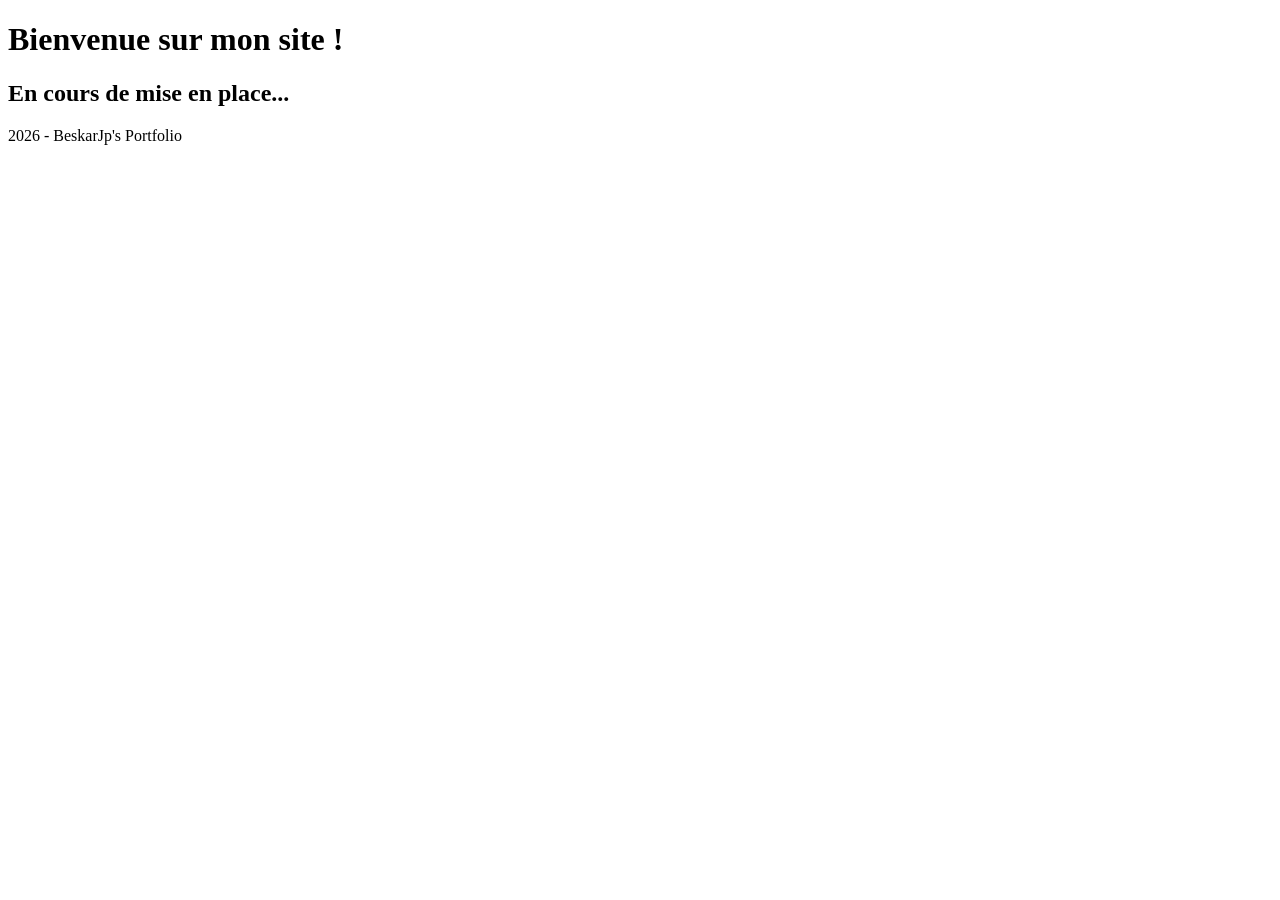
==== portfolio/index.html @ 19ec3311 "[L.JU] [main]Style: Move 'index.html' to portfolio folder" ====
<!DOCTYPE html>
<html lang="fr">

<head>
<meta charset="UTF-8">
<meta name="viewport" content="width=device-width, initial-scale=1.0">
<title>My-Portfolio - BeskarJp</title>
</head>

<body>

<header>
<h1> Bienvenue sur mon site !</h1>
</header>

<main>
<section>
<h2>En cours de mise en place...</h2>
</section>
</main>

<footer>
<p>2026 - BeskarJp's Portfolio</p>
</footer>

</body>

</html>
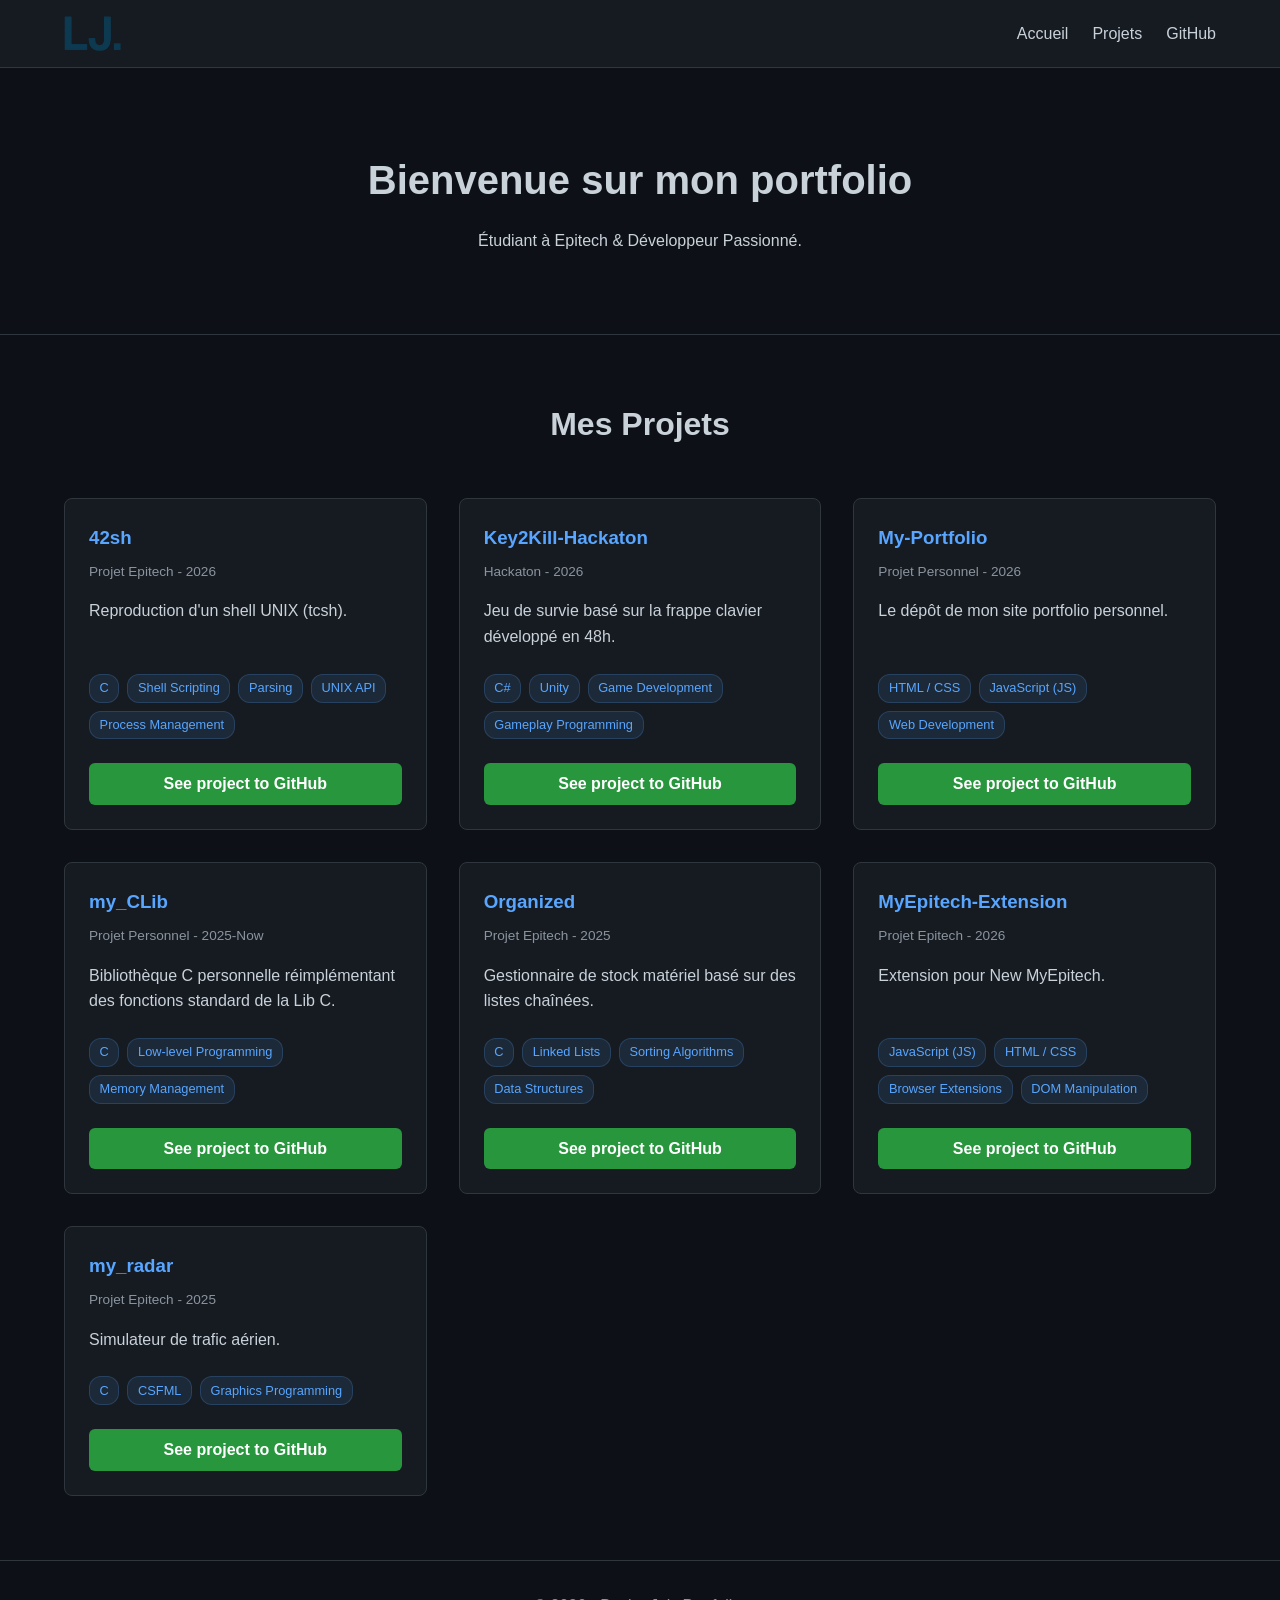
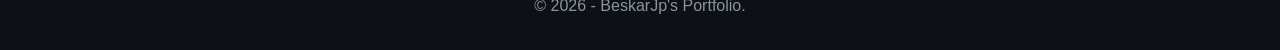
==== commit ac0354c5: "[L.JU] [main]Feat: Add projects' cards to 'index.html'" ====
--- a/portfolio/index.html
+++ b/portfolio/index.html
@@ -1,28 +1,50 @@
 <!DOCTYPE html>
+
 <html lang="fr">
 
 <head>
-<meta charset="UTF-8">
-<meta name="viewport" content="width=device-width, initial-scale=1.0">
-<title>My-Portfolio - BeskarJp</title>
+    <meta charset="UTF-8">
+    <meta name="viewport" content="width=device-width, initial-scale=1.0">
+    <title>My-Portfolio - BeskarJp</title>
+    
+    <link rel="stylesheet" href="css/variables.css">
+    <link rel="stylesheet" href="css/base.css">
+    <link rel="stylesheet" href="css/components.css">
 </head>
 
 <body>
 
-<header>
-<h1> Bienvenue sur mon site !</h1>
-</header>
+    <header>
+        <nav>
+            <div class="logo">
+                <img src="assets/images/icons/My-Portfolio-logo.png" alt="Logo BeskarJp">
+            </div>
+            <ul class="nav-links">
+                <li> <a href="#about.html">Accueil</a> </li>
+                <li> <a href="#projects.html">Projets</a> </li>
+                <li> <a href="https://github.com/BeskarJp" target="_blank" rel="noopener noreferrer">GitHub</a> </li>
+            </ul>
+        </nav>
+    </header>
 
-<main>
-<section>
-<h2>En cours de mise en place...</h2>
-</section>
-</main>
+    <main>
+        <section id="about" class="hero">
+            <h1>Bienvenue sur mon portfolio</h1>
+            <p>Étudiant à Epitech & Développeur Passionné.</p>
+        </section>
 
-<footer>
-<p>2026 - BeskarJp's Portfolio</p>
-</footer>
+        <section id="projects" class="projects-section">
+            <h2>Mes Projets</h2>
+            <div id="projects-grid" class="grid">
+                </div>
+        </section>
+    </main>
 
+    <footer>
+        <p>© 2026 - BeskarJp's Portfolio.</p>
+    </footer>
+
+    <script src="js/projects.js"></script>
 </body>
 
 </html>
--- a/portfolio/css/variables.css
+++ b/portfolio/css/variables.css
@@ -0,0 +1,8 @@
+:root {
+    --bg-color: #0d1117;
+    --card-bg: #161b22;
+    --text-main: #c9d1d9;
+    --text-muted: #8b949e;
+    --accent: #58a6ff;
+    --border: #30363d;
+}
--- a/portfolio/css/base.css
+++ b/portfolio/css/base.css
@@ -0,0 +1,82 @@
+* {
+    margin: 0;
+    padding: 0;
+    box-sizing: border-box;
+    font-family: 'Segoe UI', Tahoma, Geneva, Verdana, sans-serif;
+}
+
+body {
+    background-color: var(--bg-color);
+    color: var(--text-main);
+    line-height: 1.6;
+}
+
+header {
+    background-color: var(--card-bg);
+    border-bottom: 1px solid var(--border);
+    padding: 1rem 5%;
+    position: sticky;
+    top: 0;
+    z-index: 100;
+}
+
+nav {
+    display: flex;
+    justify-content: space-between;
+    align-items: center;
+}
+
+.logo {
+    display: flex;
+    align-items: center;
+}
+
+.logo img {
+    height: 35px;
+    width: auto;
+    object-fit: contain;
+}
+
+.nav-links {
+    list-style: none;
+    display: flex;
+    gap: 1.5rem;
+}
+
+.nav-links a {
+    color: var(--text-main);
+    text-decoration: none;
+    transition: color 0.3s ease;
+}
+
+.nav-links a:hover {
+    color: var(--accent);
+}
+
+.hero {
+    text-align: center;
+    padding: 5rem 1rem;
+    border-bottom: 1px solid var(--border);
+}
+
+.hero h1 {
+    font-size: 2.5rem;
+    margin-bottom: 1rem;
+}
+
+.projects-section {
+    padding: 4rem 5%;
+}
+
+.projects-section h2 {
+    text-align: center;
+    margin-bottom: 3rem;
+    font-size: 2rem;
+}
+
+footer {
+    text-align: center;
+    padding: 2rem;
+    color: var(--text-muted);
+    border-top: 1px solid var(--border);
+}
--- a/portfolio/css/components.css
+++ b/portfolio/css/components.css
@@ -0,0 +1,69 @@
+.grid {
+    display: grid;
+    grid-template-columns: repeat(auto-fit, minmax(300px, 1fr));
+    gap: 2rem;
+}
+
+.card {
+    background-color: var(--card-bg);
+    border: 1px solid var(--border);
+    border-radius: 8px;
+    padding: 1.5rem;
+    transition: transform 0.2s ease, border-color 0.2s ease;
+    display: flex;
+    flex-direction: column;
+}
+
+.card:hover {
+    transform: translateY(-5px);
+    border-color: var(--accent);
+}
+
+.card h3 {
+    color: var(--accent);
+    margin-bottom: 0.5rem;
+}
+
+.card .context {
+    font-size: 0.85rem;
+    color: var(--text-muted);
+    margin-bottom: 1rem;
+    display: block;
+}
+
+.card p {
+    flex-grow: 1;
+    margin-bottom: 1.5rem;
+}
+
+.skills {
+    display: flex;
+    flex-wrap: wrap;
+    gap: 0.5rem;
+    margin-bottom: 1.5rem;
+}
+
+.skill-tag {
+    background-color: rgba(88, 166, 255, 0.1);
+    color: var(--accent);
+    padding: 0.2rem 0.6rem;
+    border-radius: 12px;
+    font-size: 0.8rem;
+    border: 1px solid rgba(88, 166, 255, 0.2);
+}
+
+.github-btn {
+    display: inline-block;
+    text-align: center;
+    background-color: #27963d;
+    color: white;
+    text-decoration: none;
+    padding: 0.5rem 1rem;
+    border-radius: 6px;
+    font-weight: bold;
+    transition: background-color 0.2s ease;
+}
+
+.github-btn:hover {
+    background-color: #2ea043;
+}
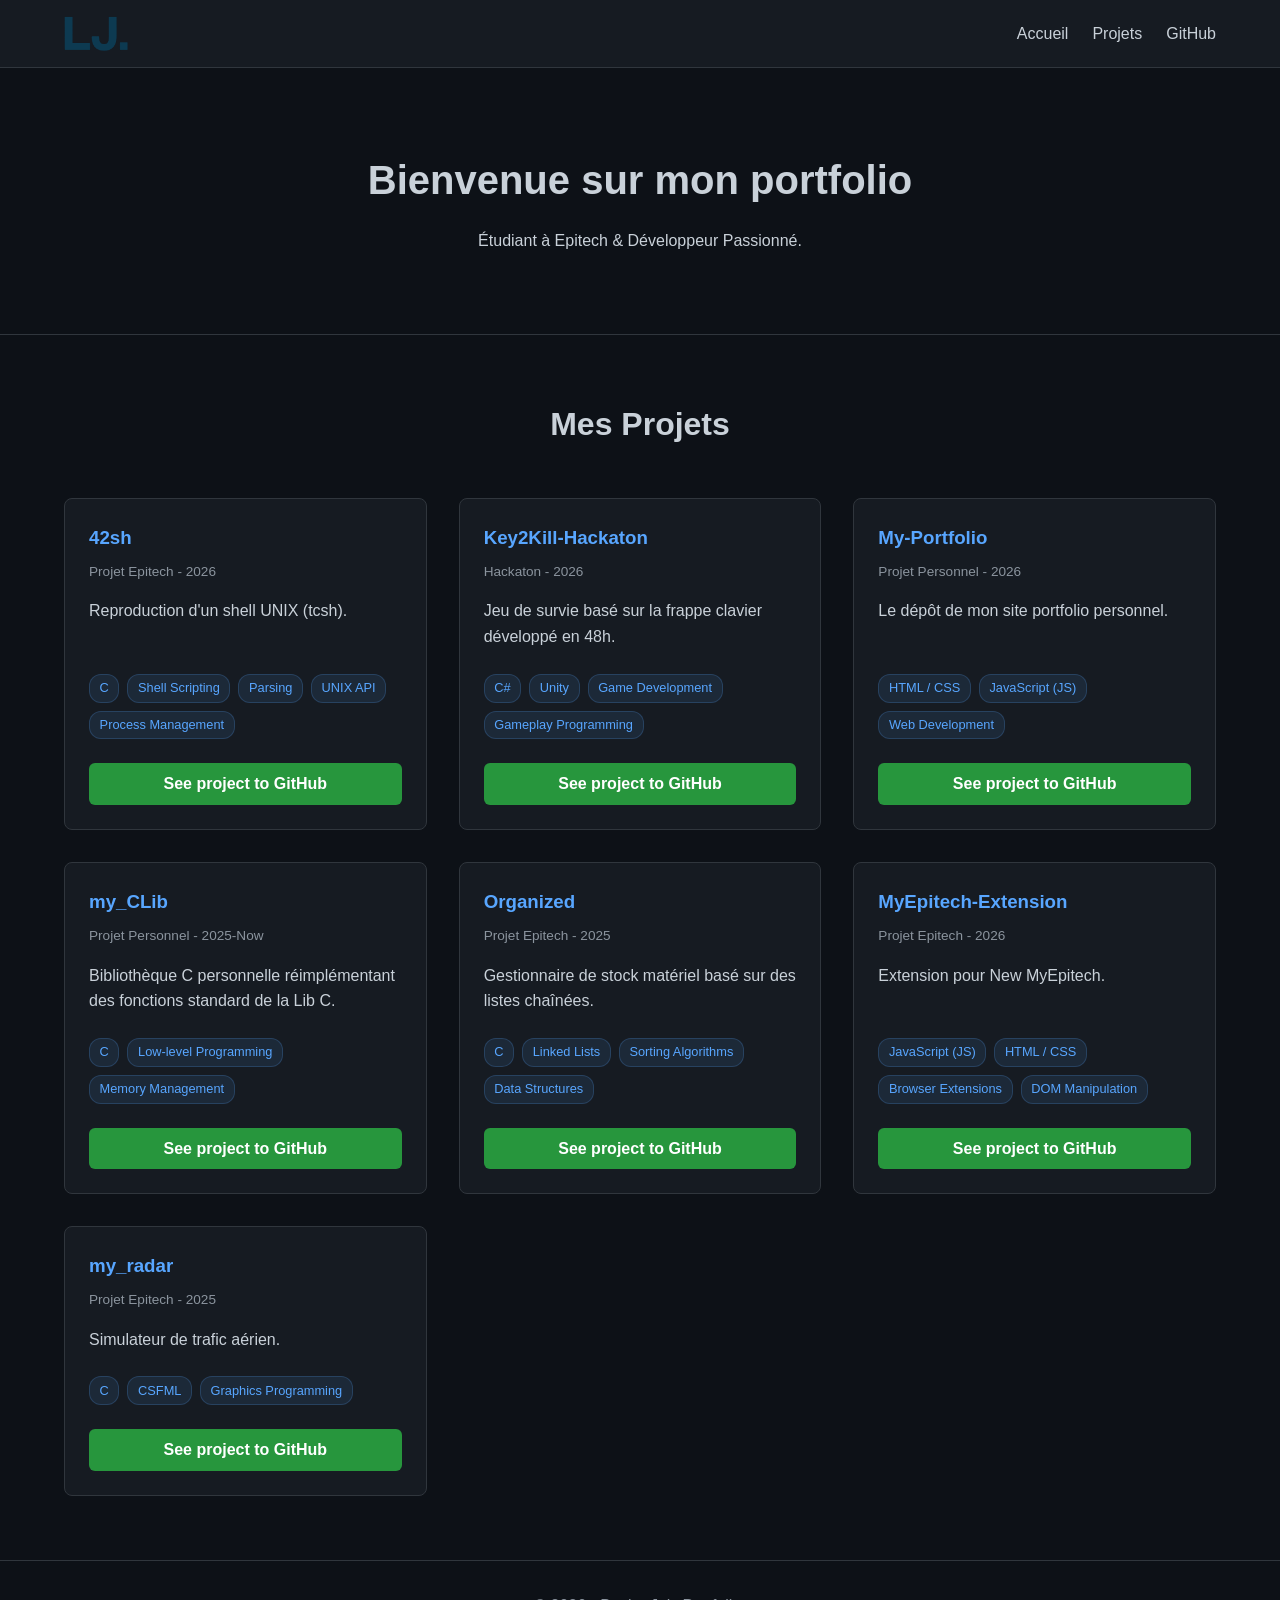
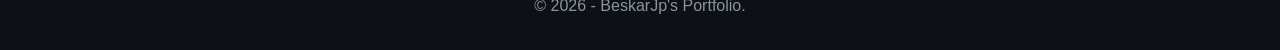
==== commit c748f7f4: "[L.JU] [main] Style: Rename css files" ====
--- a/portfolio/index.html
+++ b/portfolio/index.html
@@ -6,10 +6,10 @@
     <meta charset="UTF-8">
     <meta name="viewport" content="width=device-width, initial-scale=1.0">
     <title>My-Portfolio - BeskarJp</title>
-    
-    <link rel="stylesheet" href="css/variables.css">
+
     <link rel="stylesheet" href="css/base.css">
-    <link rel="stylesheet" href="css/components.css">
+    <link rel="stylesheet" href="css/cards.css">
+    <link rel="stylesheet" href="css/root.css">
 </head>
 
 <body>
--- a/portfolio/css/base.css
+++ b/portfolio/css/base.css
@@ -10,6 +10,8 @@
     color: var(--text-main);
     line-height: 1.6;
 }
+
+/* Header */
 
 header {
     background-color: var(--card-bg);
@@ -53,6 +55,8 @@
     color: var(--accent);
 }
 
+/* Main */
+
 .hero {
     text-align: center;
     padding: 5rem 1rem;
@@ -74,6 +78,8 @@
     font-size: 2rem;
 }
 
+/* Footer */
+
 footer {
     text-align: center;
     padding: 2rem;
--- a/portfolio/css/cards.css
+++ b/portfolio/css/cards.css
@@ -0,0 +1,69 @@
+.grid {
+    display: grid;
+    grid-template-columns: repeat(auto-fit, minmax(300px, 1fr));
+    gap: 2rem;
+}
+
+.card {
+    background-color: var(--card-bg);
+    border: 1px solid var(--border);
+    border-radius: 8px;
+    padding: 1.5rem;
+    transition: transform 0.2s ease, border-color 0.2s ease;
+    display: flex;
+    flex-direction: column;
+}
+
+.card:hover {
+    transform: translateY(-5px);
+    border-color: var(--accent);
+}
+
+.card h3 {
+    color: var(--accent);
+    margin-bottom: 0.5rem;
+}
+
+.card .context {
+    font-size: 0.85rem;
+    color: var(--text-muted);
+    margin-bottom: 1rem;
+    display: block;
+}
+
+.card p {
+    flex-grow: 1;
+    margin-bottom: 1.5rem;
+}
+
+.skills {
+    display: flex;
+    flex-wrap: wrap;
+    gap: 0.5rem;
+    margin-bottom: 1.5rem;
+}
+
+.skill-tag {
+    background-color: rgba(88, 166, 255, 0.1);
+    color: var(--accent);
+    padding: 0.2rem 0.6rem;
+    border-radius: 12px;
+    font-size: 0.8rem;
+    border: 1px solid rgba(88, 166, 255, 0.2);
+}
+
+.github-btn {
+    display: inline-block;
+    text-align: center;
+    background-color: #27963d;
+    color: white;
+    text-decoration: none;
+    padding: 0.5rem 1rem;
+    border-radius: 6px;
+    font-weight: bold;
+    transition: background-color 0.2s ease;
+}
+
+.github-btn:hover {
+    background-color: #2ea043;
+}
--- a/portfolio/css/root.css
+++ b/portfolio/css/root.css
@@ -0,0 +1,8 @@
+:root {
+    --bg-color: #0d1117;
+    --card-bg: #161b22;
+    --text-main: #c9d1d9;
+    --text-muted: #8b949e;
+    --accent: #58a6ff;
+    --border: #30363d;
+}
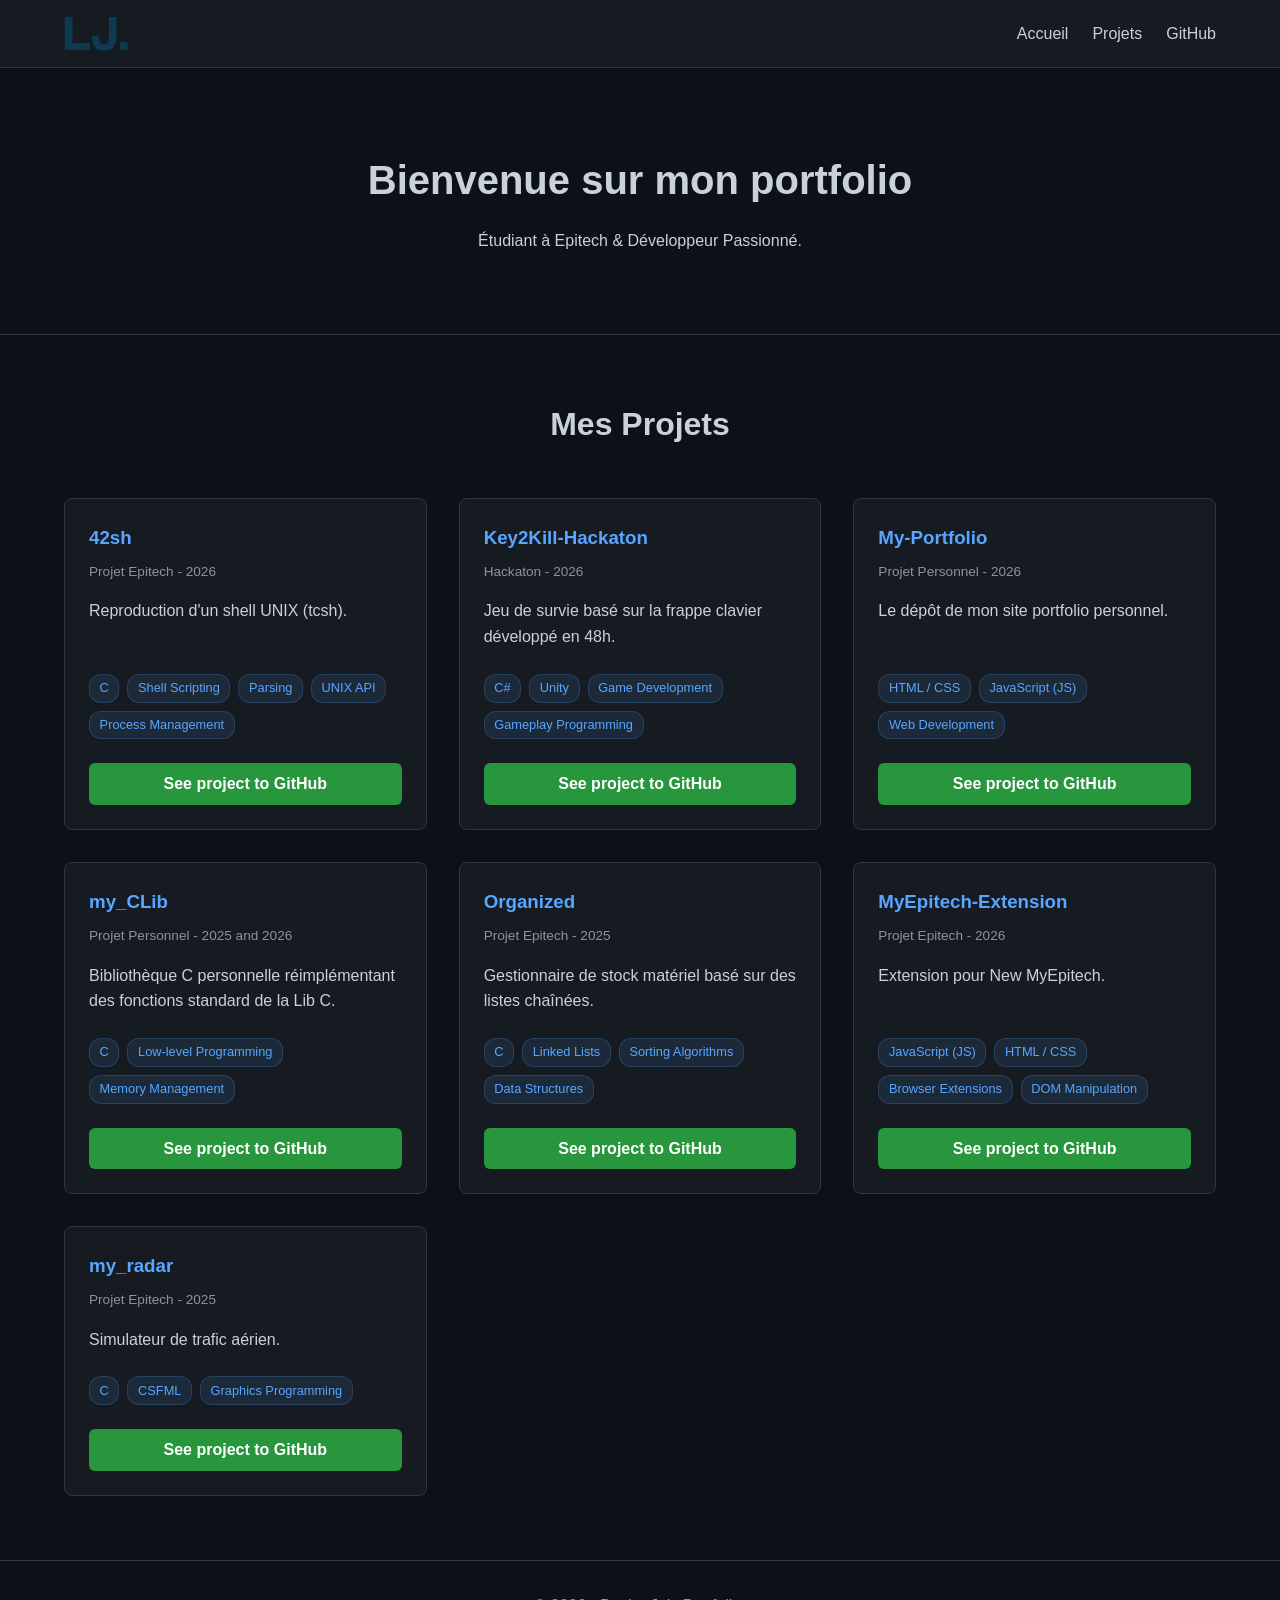
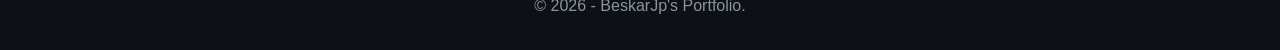
==== commit a8fd7d0b: "[L.JU] [main ]Feat: Add section 'projects.html' to My-Portfolio" ====
--- a/portfolio/index.html
+++ b/portfolio/index.html
@@ -20,8 +20,8 @@
                 <img src="assets/images/icons/My-Portfolio-logo.png" alt="Logo BeskarJp">
             </div>
             <ul class="nav-links">
-                <li> <a href="#about.html">Accueil</a> </li>
-                <li> <a href="#projects.html">Projets</a> </li>
+                <li> <a href="index.html">Accueil</a> </li>
+                <li> <a href="pages/projects.html">Projets</a> </li>
                 <li> <a href="https://github.com/BeskarJp" target="_blank" rel="noopener noreferrer">GitHub</a> </li>
             </ul>
         </nav>
@@ -35,8 +35,7 @@
 
         <section id="projects" class="projects-section">
             <h2>Mes Projets</h2>
-            <div id="projects-grid" class="grid">
-                </div>
+            <div id="projects-grid" class="grid"></div>
         </section>
     </main>
 
@@ -45,6 +44,7 @@
     </footer>
 
     <script src="js/projects.js"></script>
+
 </body>
 
 </html>
--- a/portfolio/css/base.css
+++ b/portfolio/css/base.css
@@ -39,6 +39,11 @@
     object-fit: contain;
 }
 
+.logo-link {
+    display: flex;
+    align-items: center;
+}
+
 .nav-links {
     list-style: none;
     display: flex;
@@ -50,6 +55,11 @@
     text-decoration: none;
     transition: color 0.3s ease;
 }
+
+.nav-links a.active {
+    color: var(--accent);
+}
+
 
 .nav-links a:hover {
     color: var(--accent);
@@ -78,6 +88,10 @@
     font-size: 2rem;
 }
 
+.older-section {
+    padding-top: 0;
+}
+
 /* Footer */
 
 footer {
@@ -86,3 +100,11 @@
     color: var(--text-muted);
     border-top: 1px solid var(--border);
 }
+
+.section-subtitle {
+    text-align: center;
+    color: var(--text-muted);
+    margin-top: -2rem;
+    margin-bottom: 3rem;
+    font-size: 1.1rem;
+}
--- a/portfolio/css/cards.css
+++ b/portfolio/css/cards.css
@@ -67,3 +67,29 @@
 .github-btn:hover {
     background-color: #2ea043;
 }
+
+/* CSS for projects.html */
+
+.project-img {
+    width: 100%;
+    height: 180px;
+    object-fit: cover;
+    border-radius: 4px;
+    margin-bottom: 1rem;
+    border: 1px solid var(--border);
+}
+
+.card-actions {
+    display: flex;
+    gap: 1rem;
+    margin-top: auto;
+}
+
+.card-actions .github-btn {
+    display: inline-flex;
+    align-items: center;
+    justify-content: center;
+    font-size: 0.9rem;
+    font-weight: 500;
+    padding: 0.4rem 1rem;
+}
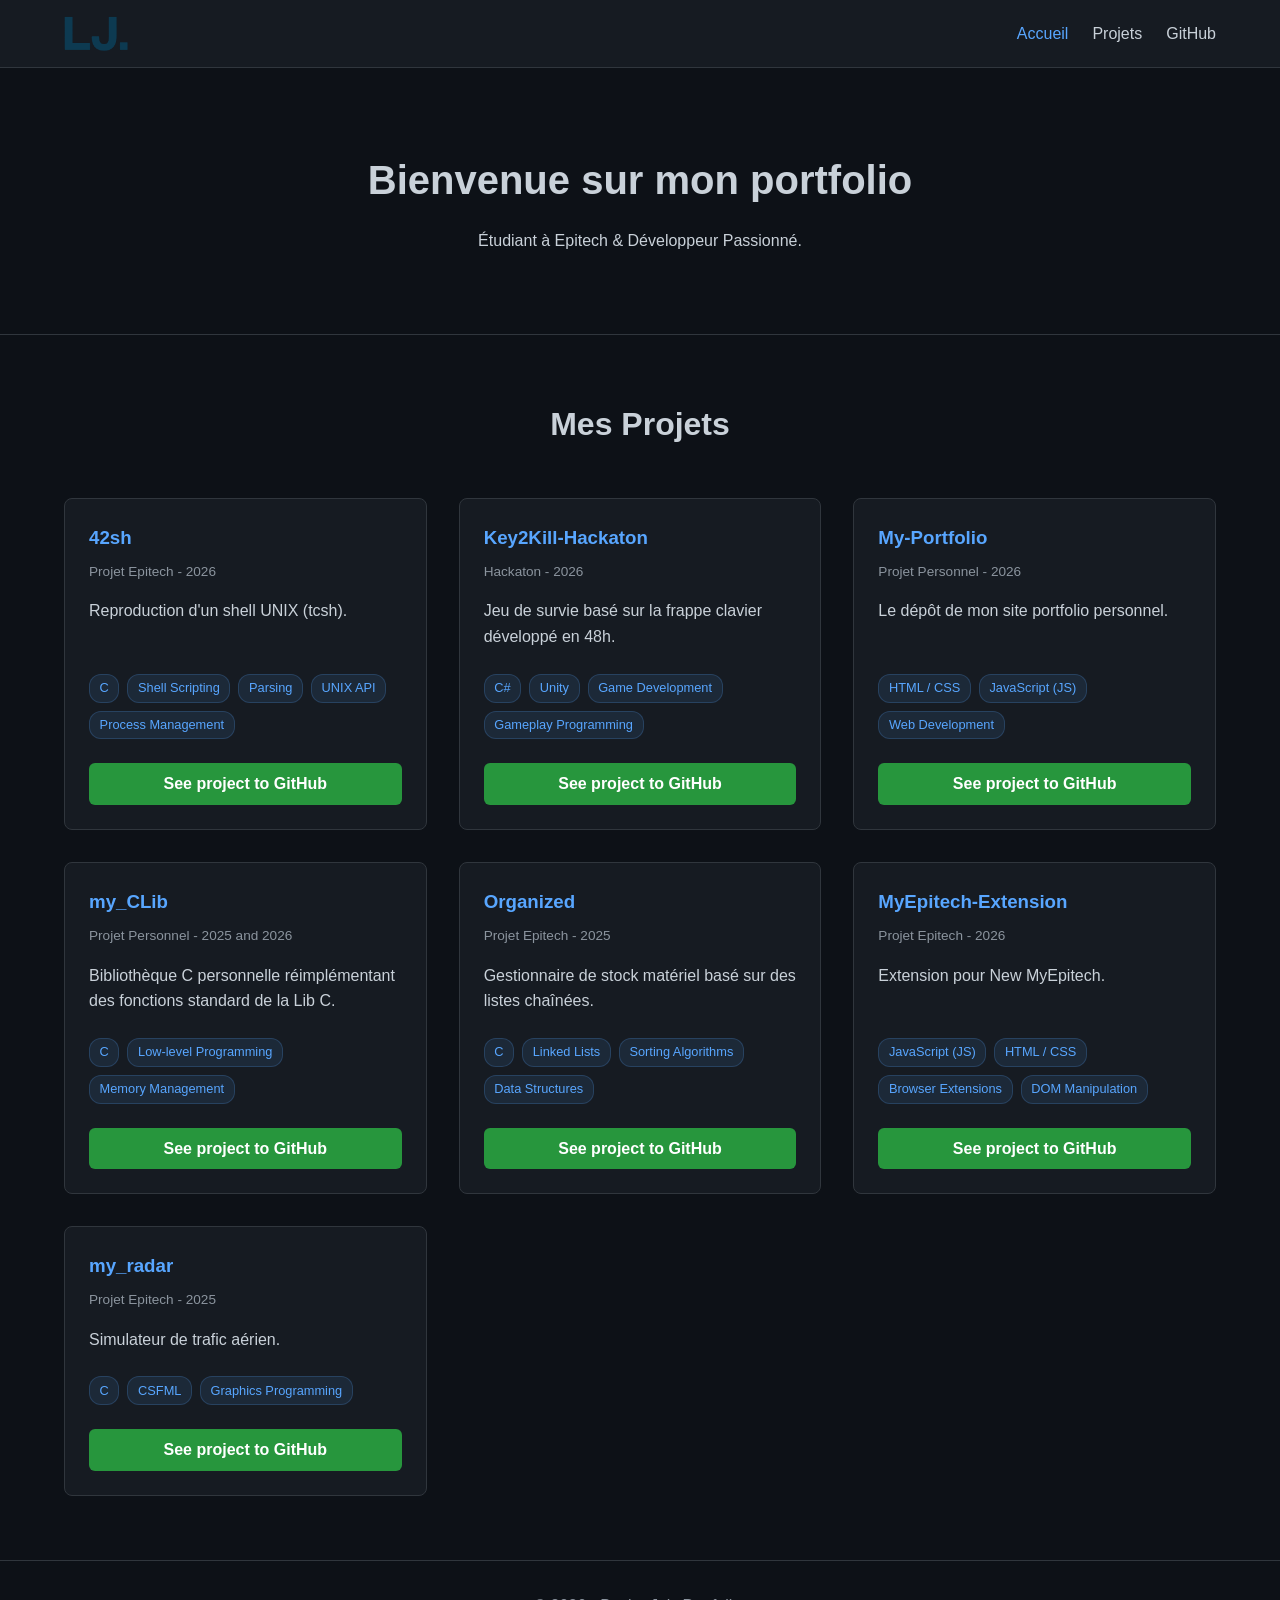
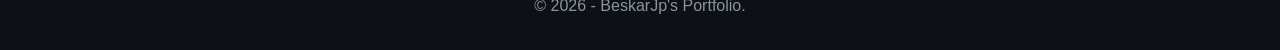
==== commit c250808f: "[L.JU] [main ] Fix: <header> in 'index.html' for coresponding to 'projects.html'" ====
--- a/portfolio/index.html
+++ b/portfolio/index.html
@@ -17,10 +17,12 @@
     <header>
         <nav>
             <div class="logo">
-                <img src="assets/images/icons/My-Portfolio-logo.png" alt="Logo BeskarJp">
+                <a href="index.html" class="logo-link">
+                    <img src="assets/images/icons/My-Portfolio-logo.png" alt="Logo BeskarJp">
+                </a>
             </div>
             <ul class="nav-links">
-                <li> <a href="index.html">Accueil</a> </li>
+                <li> <a href="index.html" class="active">Accueil</a> </li>
                 <li> <a href="pages/projects.html">Projets</a> </li>
                 <li> <a href="https://github.com/BeskarJp" target="_blank" rel="noopener noreferrer">GitHub</a> </li>
             </ul>
